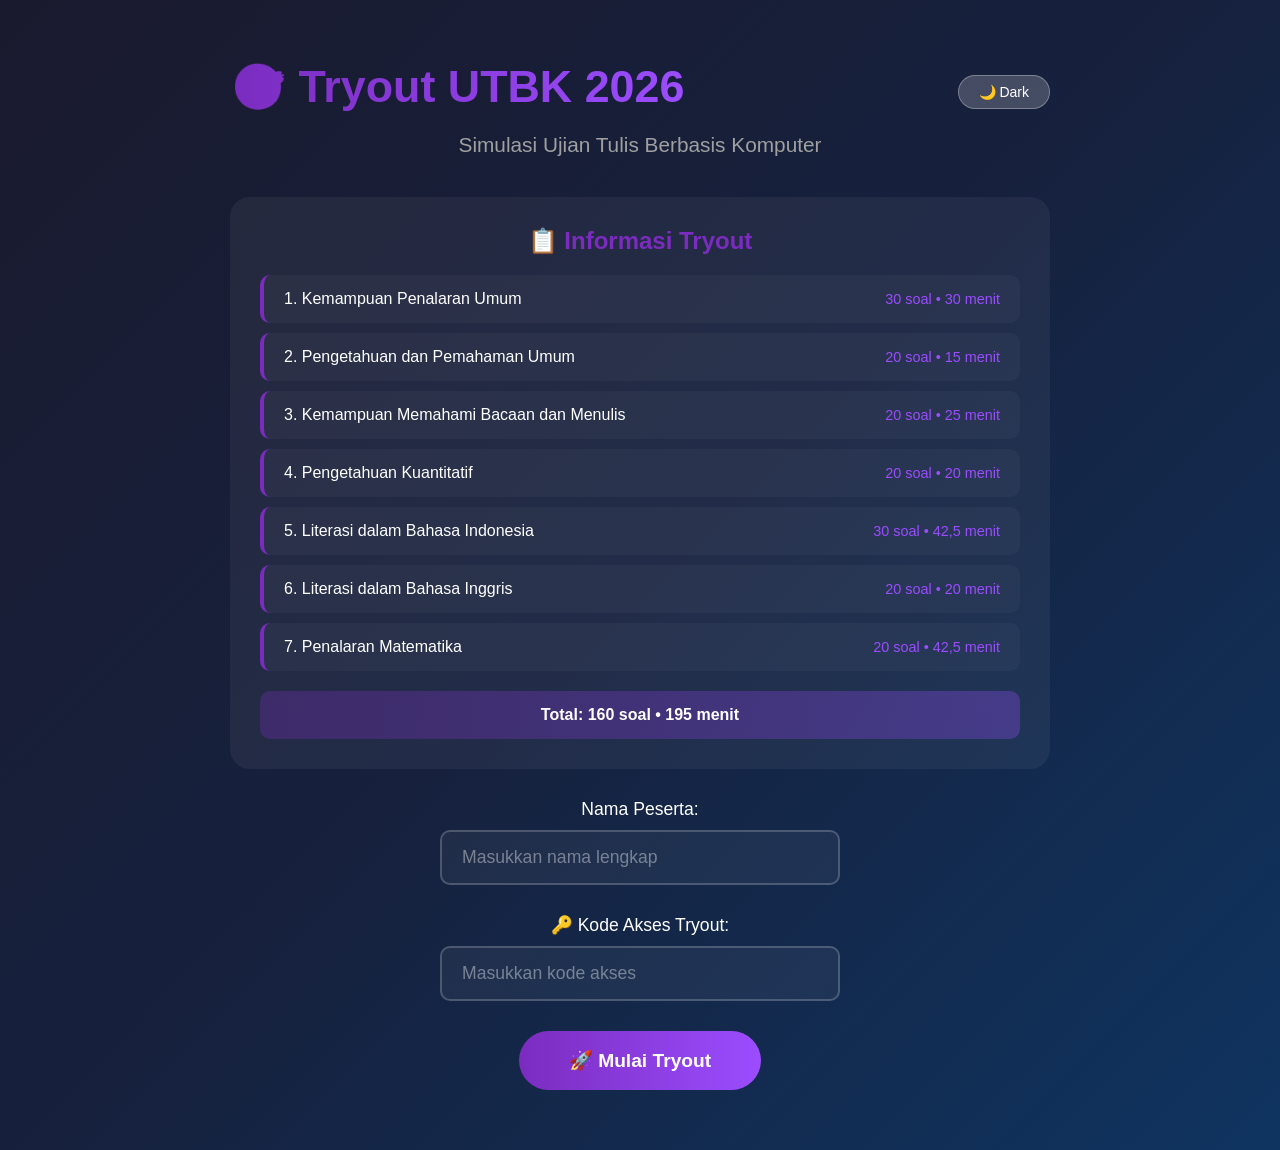
==== index.html @ c8459882 "Initial commit: Tryout UTBK App" ====
<!DOCTYPE html>
<html lang="id">
<head>
    <meta charset="UTF-8">
    <meta name="viewport" content="width=device-width, initial-scale=1.0">
    <title>Tryout UTBK 2026</title>
    <link rel="stylesheet" href="style.css">
</head>
<body>
    <!-- HALAMAN UTAMA (HOME) -->
    <div id="home-page" class="page active">
        <div class="container">
            <div class="hero">
    <div style="display: flex; justify-content: space-between; align-items: center; flex-wrap: wrap; margin-bottom: 10px;">
        <h1>🎯 Tryout UTBK 2026</h1>
        <button id="theme-toggle" class="theme-toggle" onclick="toggleTheme()">🌙 Dark</button>
    </div>
                <p class="subtitle">Simulasi Ujian Tulis Berbasis Komputer</p>
                
                <div class="info-card">
                    <h2>📋 Informasi Tryout</h2>
                    <div class="subtest-list">
                        <div class="subtest-item">
                            <span class="subtest-name">1. Kemampuan Penalaran Umum</span>
                            <span class="subtest-detail">30 soal • 30 menit</span>
                        </div>
                        <div class="subtest-item">
                            <span class="subtest-name">2. Pengetahuan dan Pemahaman Umum</span>
                            <span class="subtest-detail">20 soal • 15 menit</span>
                        </div>
                        <div class="subtest-item">
                            <span class="subtest-name">3. Kemampuan Memahami Bacaan dan Menulis</span>
                            <span class="subtest-detail">20 soal • 25 menit</span>
                        </div>
                        <div class="subtest-item">
                            <span class="subtest-name">4. Pengetahuan Kuantitatif</span>
                            <span class="subtest-detail">20 soal • 20 menit</span>
                        </div>
                        <div class="subtest-item">
                            <span class="subtest-name">5. Literasi dalam Bahasa Indonesia</span>
                            <span class="subtest-detail">30 soal • 42,5 menit</span>
                        </div>
                        <div class="subtest-item">
                            <span class="subtest-name">6. Literasi dalam Bahasa Inggris</span>
                            <span class="subtest-detail">20 soal • 20 menit</span>
                        </div>
                        <div class="subtest-item">
                            <span class="subtest-name">7. Penalaran Matematika</span>
                            <span class="subtest-detail">20 soal • 42,5 menit</span>
                        </div>
                    </div>
                    <div class="total-info">
                        <strong>Total: 160 soal • 195 menit</strong>
                    </div>
                </div>

                <div class="input-section">
                    <label for="nama-peserta">Nama Peserta:</label>
                    <input type="text" id="nama-peserta" placeholder="Masukkan nama lengkap">
                </div>

                <div class="input-section">
                    <label for="kode-akses">🔑 Kode Akses Tryout:</label>
                    <input type="password" id="kode-akses" placeholder="Masukkan kode akses">
                </div>

                <button class="btn-start" onclick="startTryout()">
                    🚀 Mulai Tryout
                </button>
            </div>
        </div>
    </div>

    <!-- HALAMAN TRYOUT (SAAT UJIAN) -->
    <div id="tryout-page" class="page">
        <div class="tryout-container">
            <div class="tryout-header">
                <div class="header-left">
                    <h2 id="subtest-title">Subtest 1</h2>
                    <p id="participant-name"></p>
                </div>
                <div class="header-right">
                    <div class="timer" id="timer">
                        <span class="timer-icon">⏱️</span>
                        <span id="time-display">30:00</span>
                    </div>
                </div>
            </div>

            <div class="tryout-main">
                <div class="question-section">
                    <div class="question-header">
                        <span class="question-number" id="question-number">Soal 1</span>
                        <span class="question-type" id="question-type">Pilihan Ganda</span>
                    </div>
                    
                    <div class="question-content" id="question-content">
                        Loading...
                    </div>

                    <div class="answer-section" id="answer-section">
                        <!-- Opsi jawaban akan muncul di sini -->
                    </div>

                    <div class="navigation-buttons">
                        <button class="btn-nav btn-prev" onclick="prevQuestion()">
                            ← Sebelumnya
                        </button>
                        <button class="btn-nav btn-next" onclick="nextQuestion()">
                            Selanjutnya →
                        </button>
                    </div>
                </div>

                <div class="question-nav-sidebar">
                    <h3>Navigasi Soal</h3>
                    <div class="question-grid" id="question-grid">
                        <!-- Nomor soal akan muncul di sini -->
                    </div>
                    <div class="legend">
                        <div class="legend-item">
                            <span class="legend-box unanswered"></span>
                            <span>Belum dijawab</span>
                        </div>
                        <div class="legend-item">
                            <span class="legend-box answered"></span>
                            <span>Sudah dijawab</span>
                        </div>
                        <div class="legend-item">
                            <span class="legend-box current"></span>
                            <span>Soal saat ini</span>
                        </div>
                    </div>
                    <button class="btn-finish" onclick="finishSubtest()">
                        Selesai Subtest ✓
                    </button>
                </div>
            </div>
        </div>
    </div>

    <!-- HALAMAN TRANSISI (SELESAI SUBTEST) -->
    <div id="transition-page" class="page">
        <div class="container">
            <div class="transition-content">
                <div class="checkmark">✓</div>
                <h2 id="completed-subtest">Subtest Selesai!</h2>
                <div class="score-preview">
                    <p>Soal dijawab: <span id="answered-count">0</span> dari <span id="total-questions">0</span></p>
                </div>
                <div class="next-subtest-info" id="next-subtest-info">
                    <h3>Subtest Selanjutnya:</h3>
                    <p id="next-subtest-name"></p>
                    <p id="next-subtest-detail"></p>
                </div>
                <button class="btn-start" onclick="startNextSubtest()">
                    Lanjut ke Subtest Berikutnya →
                </button>
            </div>
        </div>
    </div>

    <!-- HALAMAN HASIL -->
    <div id="result-page" class="page">
        <div class="container">
            <div class="result-content">
                <h1>🎉 Tryout Selesai!</h1>
                <p class="result-name" id="result-name"></p>
                
                <div class="result-summary">
                    <h2>📊 Ringkasan Hasil</h2>
                    <div class="result-grid" id="result-grid">
                        <!-- Hasil akan muncul di sini -->
                    </div>
                </div>

            </div>
        </div>
    </div>

    <!-- MODAL KONFIRMASI -->
    <div id="confirm-modal" class="modal">
        <div class="modal-content">
            <h3>⚠️ Konfirmasi</h3>
            <p id="modal-message">Apakah Anda yakin ingin menyelesaikan subtest ini?</p>
            <p class="modal-warning" id="modal-warning"></p>
            <div class="modal-buttons">
                <button class="btn-cancel" onclick="closeModal()">Batal</button>
                <button class="btn-confirm" onclick="confirmFinish()">Ya, Selesai</button>
            </div>
        </div>
    </div>

   <!-- MODAL WAKTU HABIS -->
<div id="timeout-modal" class="modal">
    <div class="modal-content">
        <h3>⏰ Waktu Habis!</h3>
        <p id="timeout-message">Waktu untuk subtest ini telah habis. Akan berpindah ke subtest berikutnya dalam 3 detik...</p>
        <div class="modal-buttons">
            <button class="btn-confirm" onclick="timeoutContinue()">Lanjutkan Sekarang</button>
        </div>
    </div>
</div>

    <!-- Data Soal per Subtest -->
<script src="data/subtest1.js"></script>
<script src="data/subtest2.js"></script>
<script src="data/subtest3.js"></script>
<script src="data/subtest4.js"></script>
<script src="data/subtest5.js"></script>
<script src="data/subtest6.js"></script>
<script src="data/subtest7.js"></script>
<script src="data/index.js"></script>
<script src="data/answerKeys.js"></script>
<!-- Main Script -->
<script src="script.js"></script>
</body>
</html>
---- style.css ----
/* Reset dan Gaya Dasar */
* {
    margin: 0;
    padding: 0;
    box-sizing: border-box;
}

body {
    font-family: 'Segoe UI', Tahoma, Geneva, Verdana, sans-serif;
    background: linear-gradient(135deg, #1a1a2e 0%, #16213e 50%, #0f3460 100%);
    min-height: 100vh;
    color: #fff;
}

/* Sembunyikan halaman yang tidak aktif */
.page {
    display: none;
    min-height: 100vh;
}

.page.active {
    display: block;
}

/* Container */
.container {
    max-width: 900px;
    margin: 0 auto;
    padding: 20px;
}

/* Judul Utama */
.hero {
    text-align: center;
    padding: 40px 20px;
}

.hero h1 {
    font-size: 2.8em;
    margin-bottom: 10px;
    background: linear-gradient(90deg, #7b2cbf, #9b4dff);
    -webkit-background-clip: text;
    -webkit-text-fill-color: transparent;
    background-clip: text;
}

.subtitle {
    font-size: 1.3em;
    color: #a0a0a0;
    margin-bottom: 40px;
}

/* Kartu Informasi */
.info-card {
    background: rgba(255, 255, 255, 0.05);
    border-radius: 20px;
    padding: 30px;
    margin-bottom: 30px;
}

.info-card h2 {
    margin-bottom: 20px;
    color: #7b2cbf;
}

.subtest-list {
    text-align: left;
}

.subtest-item {
    display: flex;
    justify-content: space-between;
    align-items: center;
    padding: 15px 20px;
    margin: 10px 0;
    background: rgba(255, 255, 255, 0.03);
    border-radius: 10px;
    border-left: 4px solid #7b2cbf;
}

.subtest-name {
    font-weight: 500;
}

.subtest-detail {
    color: #9b4dff;
    font-size: 0.9em;
}

.total-info {
    margin-top: 20px;
    padding: 15px;
    background: linear-gradient(90deg, rgba(123, 44, 191, 0.3), rgba(155, 77, 255, 0.3));
    border-radius: 10px;
    text-align: center;
}

/* Input Nama */
.input-section {
    margin: 30px 0;
    text-align: center;
}

.input-section label {
    display: block;
    margin-bottom: 10px;
    font-size: 1.1em;
}

.input-section input {
    width: 100%;
    max-width: 400px;
    margin: 0 auto;
    padding: 15px 20px;
    font-size: 1.1em;
    border: 2px solid rgba(255, 255, 255, 0.2);
    border-radius: 10px;
    background: rgba(255, 255, 255, 0.05);
    color: #fff;
    outline: none;
    display: block;
}

.input-section input:focus {
    border-color: #7b2cbf;
}

.input-section input::placeholder {
    color: rgba(255, 255, 255, 0.4);
}

/* Tombol */
.btn-start {
    padding: 18px 50px;
    font-size: 1.2em;
    font-weight: 600;
    color: #fff;
    background: linear-gradient(90deg, #7b2cbf, #9b4dff);
    border: none;
    border-radius: 50px;
    cursor: pointer;
    transition: all 0.3s ease;
}

.btn-start:hover {
    transform: translateY(-3px);
}

/* Halaman Tryout */
.tryout-container {
    height: 100vh;
    display: flex;
    flex-direction: column;
}

.tryout-header {
    display: flex;
    justify-content: space-between;
    align-items: center;
    padding: 20px 30px;
    background: rgba(0, 0, 0, 0.3);
    border-bottom: 1px solid rgba(255, 255, 255, 0.1);
}

.header-left h2 {
    color: #7b2cbf;
    margin-bottom: 5px;
}

.header-left p {
    color: #a0a0a0;
    font-size: 0.9em;
}

.timer {
    display: flex;
    align-items: center;
    gap: 10px;
    padding: 15px 25px;
    background: rgba(255, 255, 255, 0.1);
    border-radius: 15px;
    font-size: 1.5em;
    font-weight: 600;
}

.timer.warning {
    background: rgba(255, 193, 7, 0.3);
}

.timer.danger {
    background: rgba(220, 53, 69, 0.3);
}

/* Area Soal */
.tryout-main {
    display: flex;
    flex: 1;
    overflow: hidden;
}

.question-section {
    flex: 1;
    padding: 30px;
    overflow-y: auto;
}

.question-header {
    display: flex;
    justify-content: space-between;
    align-items: center;
    margin-bottom: 20px;
}

.question-number {
    font-size: 1.3em;
    font-weight: 600;
    color: #7b2cbf;
}

.question-type {
    padding: 8px 16px;
    background: rgba(123, 44, 191, 0.3);
    border-radius: 20px;
    font-size: 0.9em;
}

.question-content {
    background: rgba(255, 255, 255, 0.05);
    border-radius: 15px;
    padding: 25px;
    margin-bottom: 25px;
    line-height: 1.8;
}

/* Opsi Jawaban */
.option {
    display: flex;
    align-items: center;
    padding: 18px 20px;
    margin: 12px 0;
    background: rgba(255, 255, 255, 0.03);
    border: 2px solid rgba(255, 255, 255, 0.1);
    border-radius: 12px;
    cursor: pointer;
}

.option:hover {
    background: rgba(255, 255, 255, 0.08);
}

.option.selected {
    background: rgba(123, 44, 191, 0.15);
    border-color: #7b2cbf;
}

.option-letter {
    width: 36px;
    height: 36px;
    display: flex;
    align-items: center;
    justify-content: center;
    background: rgba(255, 255, 255, 0.1);
    border-radius: 50%;
    margin-right: 15px;
    font-weight: 600;
}

.option.selected .option-letter {
    background: #7b2cbf;
    color: #1a1a2e;
}

/* Benar/Salah */
.checkbox-group {
    display: flex;
    flex-direction: column;
    gap: 12px;
}

.checkbox-item {
    display: flex;
    align-items: center;
    padding: 15px 20px;
    background: rgba(255, 255, 255, 0.03);
    border: 2px solid rgba(255, 255, 255, 0.1);
    border-radius: 12px;
}

.checkbox-item label {
    flex: 1;
    margin-right: 20px;
}

.checkbox-options {
    display: flex;
    gap: 15px;
}

.checkbox-btn {
    padding: 8px 20px;
    border: 2px solid rgba(255, 255, 255, 0.2);
    background: transparent;
    color: #fff;
    border-radius: 8px;
    cursor: pointer;
}

.checkbox-btn.selected-true {
    background: rgba(40, 167, 69, 0.3);
    border-color: #28a745;
}

.checkbox-btn.selected-false {
    background: rgba(220, 53, 69, 0.3);
    border-color: #dc3545;
}

/* Isian Singkat */
.short-answer-input {
    width: 100%;
    max-width: 300px;
    padding: 15px 20px;
    font-size: 1.2em;
    border: 2px solid rgba(255, 255, 255, 0.2);
    border-radius: 10px;
    background: rgba(255, 255, 255, 0.05);
    color: #fff;
    outline: none;
}

.short-answer-input:focus {
    border-color: #7b2cbf;
}

/* Tombol Navigasi */
.navigation-buttons {
    display: flex;
    justify-content: space-between;
    gap: 15px;
    margin-top: 30px;
}

.btn-nav {
    padding: 15px 30px;
    font-size: 1em;
    font-weight: 500;
    border: 2px solid rgba(255, 255, 255, 0.2);
    background: transparent;
    color: #fff;
    border-radius: 10px;
    cursor: pointer;
}

.btn-nav:hover {
    background: rgba(255, 255, 255, 0.1);
}

.btn-next {
    background: linear-gradient(90deg, rgba(123, 44, 191, 0.5), rgba(155, 77, 255, 0.5));
}

/* Sidebar Navigasi Soal */
.question-nav-sidebar {
    width: 280px;
    padding: 25px;
    background: rgba(0, 0, 0, 0.2);
    border-left: 1px solid rgba(255, 255, 255, 0.1);
    overflow-y: auto;
}

.question-nav-sidebar h3 {
    margin-bottom: 20px;
    color: #7b2cbf;
}

.question-grid {
    display: grid;
    grid-template-columns: repeat(5, 1fr);
    gap: 10px;
    margin-bottom: 25px;
}

.question-btn {
    width: 100%;
    aspect-ratio: 1;
    display: flex;
    align-items: center;
    justify-content: center;
    border: 2px solid rgba(255, 255, 255, 0.2);
    background: rgba(255, 255, 255, 0.05);
    color: #fff;
    border-radius: 8px;
    cursor: pointer;
    font-weight: 500;
}

.question-btn.answered {
    background: rgba(40, 167, 69, 0.4);
    border-color: #28a745;
}

.question-btn.current {
    background: rgba(123, 44, 191, 0.4);
    border-color: #7b2cbf;
}

/* Legend */
.legend {
    margin-bottom: 25px;
    padding: 15px;
    background: rgba(255, 255, 255, 0.03);
    border-radius: 10px;
}

.legend-item {
    display: flex;
    align-items: center;
    gap: 10px;
    margin: 8px 0;
    font-size: 0.9em;
}

.legend-box {
    width: 24px;
    height: 24px;
    border-radius: 6px;
    border: 2px solid rgba(255, 255, 255, 0.2);
}

.legend-box.unanswered {
    background: rgba(255, 255, 255, 0.05);
}

.legend-box.answered {
    background: rgba(40, 167, 69, 0.4);
    border-color: #28a745;
}

.legend-box.current {
    background: rgba(123, 44, 191, 0.4);
    border-color: #7b2cbf;
}

.btn-finish {
    width: 100%;
    padding: 15px;
    font-size: 1em;
    font-weight: 600;
    color: #fff;
    background: linear-gradient(90deg, #28a745, #20c997);
    border: none;
    border-radius: 10px;
    cursor: pointer;
}

/* Halaman Transisi */
.transition-content {
    text-align: center;
    padding: 60px 20px;
}

.checkmark {
    width: 100px;
    height: 100px;
    display: flex;
    align-items: center;
    justify-content: center;
    margin: 0 auto 30px;
    background: linear-gradient(135deg, #28a745, #20c997);
    border-radius: 50%;
    font-size: 3em;
}

/* Halaman Hasil */
.result-content {
    text-align: center;
    padding: 40px 20px;
}

.result-grid {
    display: grid;
    gap: 15px;
    margin-top: 20px;
}

.result-item {
    display: flex;
    justify-content: space-between;
    align-items: center;
    padding: 20px;
    background: rgba(255, 255, 255, 0.03);
    border-radius: 12px;
    border-left: 4px solid #7b2cbf;
}

.result-item-score .answered {
    font-size: 1.3em;
    font-weight: 600;
    color: #28a745;
}

/* Modal */
.modal {
    display: none;
    position: fixed;
    top: 0;
    left: 0;
    width: 100%;
    height: 100%;
    background: rgba(0, 0, 0, 0.7);
    z-index: 1000;
    align-items: center;
    justify-content: center;
}

.modal.active {
    display: flex;
}

.modal-content {
    background: linear-gradient(135deg, #1a1a2e, #16213e);
    padding: 40px;
    border-radius: 20px;
    text-align: center;
    max-width: 400px;
    border: 1px solid rgba(255, 255, 255, 0.2);
    box-shadow: 0 10px 40px rgba(0, 0, 0, 0.3);
}

/* Light mode untuk modal */
body.light-mode .modal-content {
    background: linear-gradient(135deg, #ffffff, #f0f2f5);
    border: 1px solid rgba(0, 0, 0, 0.15);
    box-shadow: 0 10px 40px rgba(0, 0, 0, 0.15);
}

body.light-mode .modal-content h3 {
    color: #7b2cbf;
}

body.light-mode .modal-content p {
    color: #333;
}

body.light-mode .modal-warning {
    color: #dc3545 !important;
}

body.light-mode .btn-cancel {
    background: transparent;
    border: 2px solid rgba(0, 0, 0, 0.3);
    color: #333;
}

body.light-mode .btn-cancel:hover {
    background: rgba(0, 0, 0, 0.1);
}

.modal-buttons {
    display: flex;
    gap: 15px;
    justify-content: center;
    margin-top: 25px;
}

.btn-cancel, .btn-confirm {
    padding: 12px 30px;
    font-size: 1em;
    border-radius: 10px;
    cursor: pointer;
}

.btn-cancel {
    background: transparent;
    border: 2px solid rgba(255, 255, 255, 0.2);
    color: #fff;
}

.btn-confirm {
    background: linear-gradient(90deg, #7b2cbf, #9b4dff);
    border: none;
    color: #fff;
}

/* Animasi untuk modal timeout */
#timeout-modal .modal-content {
    animation: slideIn 0.3s ease;
}

#timeout-countdown {
    font-size: 1.5em;
    font-weight: bold;
    color: #ffc107;
    display: inline-block;
    min-width: 30px;
}

@keyframes slideIn {
    from {
        transform: translateY(-50px);
        opacity: 0;
    }
    to {
        transform: translateY(0);
        opacity: 1;
    }
}

/* Efek berkedip untuk countdown */
@keyframes blink {
    0%, 100% { opacity: 1; }
    50% { opacity: 0.5; }
}

#timeout-countdown {
    animation: blink 1s infinite;
}

/* ==================== TOMBOL TOGGLE THEME ==================== */
.theme-toggle {
    background: rgba(255, 255, 255, 0.2);
    border: 1px solid rgba(255, 255, 255, 0.3);
    border-radius: 50px;
    padding: 8px 20px;
    font-size: 14px;
    cursor: pointer;
    transition: all 0.3s ease;
    color: white;
}

.theme-toggle:hover {
    background: rgba(255, 255, 255, 0.3);
    transform: scale(1.05);
}

/* ==================== LIGHT MODE ==================== */
body.light-mode {
    background: linear-gradient(135deg, #f5f7fa 0%, #e4e8f0 50%, #dce1ec 100%);
    color: #1a1a2e;
}

body.light-mode .info-card,
body.light-mode .result-summary,
body.light-mode .modal-content {
    background: rgba(0, 0, 0, 0.05);
    border: 1px solid rgba(0, 0, 0, 0.1);
}

body.light-mode .subtest-item {
    background: rgba(0, 0, 0, 0.03);
    border-left-color: #7b2cbf;
}

body.light-mode .subtest-name {
    color: #1a1a2e;
}

body.light-mode .timer {
    background: rgba(0, 0, 0, 0.1);
    color: #1a1a2e;
}

body.light-mode .question-content {
    background: rgba(0, 0, 0, 0.05);
    color: #1a1a2e;
}

body.light-mode .option {
    background: rgba(0, 0, 0, 0.03);
    border-color: rgba(0, 0, 0, 0.1);
    color: #1a1a2e;
}

body.light-mode .option:hover {
    background: rgba(0, 0, 0, 0.08);
}

body.light-mode .question-nav-sidebar {
    background: rgba(0, 0, 0, 0.05);
    border-left-color: rgba(0, 0, 0, 0.1);
}

body.light-mode .question-btn {
    background: rgba(0, 0, 0, 0.05);
    border-color: rgba(0, 0, 0, 0.15);
    color: #1a1a2e;
}

body.light-mode .question-btn:hover {
    background: rgba(0, 0, 0, 0.1);
}

body.light-mode .legend {
    background: rgba(0, 0, 0, 0.03);
}

body.light-mode .input-section input {
    background: white;
    border-color: rgba(0, 0, 0, 0.2);
    color: #1a1a2e;
}

body.light-mode .input-section input::placeholder {
    color: rgba(0, 0, 0, 0.4);
}

body.light-mode .btn-nav {
    border-color: rgba(0, 0, 0, 0.2);
    color: #1a1a2e;
}

body.light-mode .btn-nav:hover {
    background: rgba(0, 0, 0, 0.1);
}

body.light-mode .tryout-header {
    background: rgba(0, 0, 0, 0.05);
    border-bottom-color: rgba(0, 0, 0, 0.1);
}

body.light-mode .header-left h2 {
    color: #7b2cbf;
}

body.light-mode .header-left p {
    color: #555;
}

body.light-mode .theme-toggle {
    background: rgba(0, 0, 0, 0.1);
    color: #1a1a2e;
    border-color: rgba(0, 0, 0, 0.2);
}

body.light-mode .theme-toggle:hover {
    background: rgba(0, 0, 0, 0.2);
}

body.light-mode .checkbox-item {
    background: rgba(0, 0, 0, 0.03);
    border-color: rgba(0, 0, 0, 0.1);
}

body.light-mode .short-answer-input {
    background: white;
    border-color: rgba(0, 0, 0, 0.2);
    color: #1a1a2e;
}

/* Perbaikan modal transisi untuk light mode */
body.light-mode .transition-content .checkmark {
    background: linear-gradient(135deg, #28a745, #20c997);
}

body.light-mode .next-subtest-info {
    background: rgba(123, 44, 191, 0.1);
    border: 1px solid rgba(123, 44, 191, 0.2);
}

/* Perbaikan warna navigasi soal di light mode */
body.light-mode .question-btn.answered {
    background: rgba(40, 167, 69, 0.7) !important;
    border-color: #28a745 !important;
    color: white !important;
}

body.light-mode .question-btn.current {
    background: rgba(123, 44, 191, 0.7) !important;
    border-color: #7b2cbf !important;
    color: white !important;
    transform: scale(1.05);
}

body.light-mode .question-btn {
    background: rgba(0, 0, 0, 0.08);
    border-color: rgba(0, 0, 0, 0.2);
    color: #1a1a2e;
}

body.light-mode .question-btn:hover {
    background: rgba(0, 0, 0, 0.15);
}

/* Perbaikan legend di light mode */
body.light-mode .legend-box.answered {
    background: rgba(40, 167, 69, 0.7);
    border-color: #28a745;
}

body.light-mode .legend-box.current {
    background: rgba(123, 44, 191, 0.7);
    border-color: #7b2cbf;
}

body.light-mode .legend-box.unanswered {
    background: rgba(0, 0, 0, 0.1);
    border-color: rgba(0, 0, 0, 0.2);
}

/* Perbaikan modal konfirmasi dan timeout untuk light mode */
body.light-mode .modal {
    background: rgba(0, 0, 0, 0.6);
}

body.light-mode .modal-content {
    background: white;
    border: 2px solid #7b2cbf;
    box-shadow: 0 10px 40px rgba(0, 0, 0, 0.2);
}

body.light-mode .modal-content h3 {
    color: #7b2cbf;
}

body.light-mode .modal-content p {
    color: #333;
}

body.light-mode .modal-warning {
    color: #dc3545 !important;
}

body.light-mode .btn-cancel {
    background: #f0f0f0;
    border: 1px solid #ccc;
    color: #333;
}

body.light-mode .btn-cancel:hover {
    background: #e0e0e0;
}

body.light-mode .btn-confirm {
    background: linear-gradient(90deg, #7b2cbf, #9b4dff);
    color: white;
}

/* Perbaikan modal timeout light mode */
body.light-mode #timeout-modal .modal-content {
    background: white;
    border: 2px solid #dc3545;
}

body.light-mode #timeout-modal .modal-content h3 {
    color: #dc3545;
}

body.light-mode #timeout-countdown {
    color: #dc3545;
}
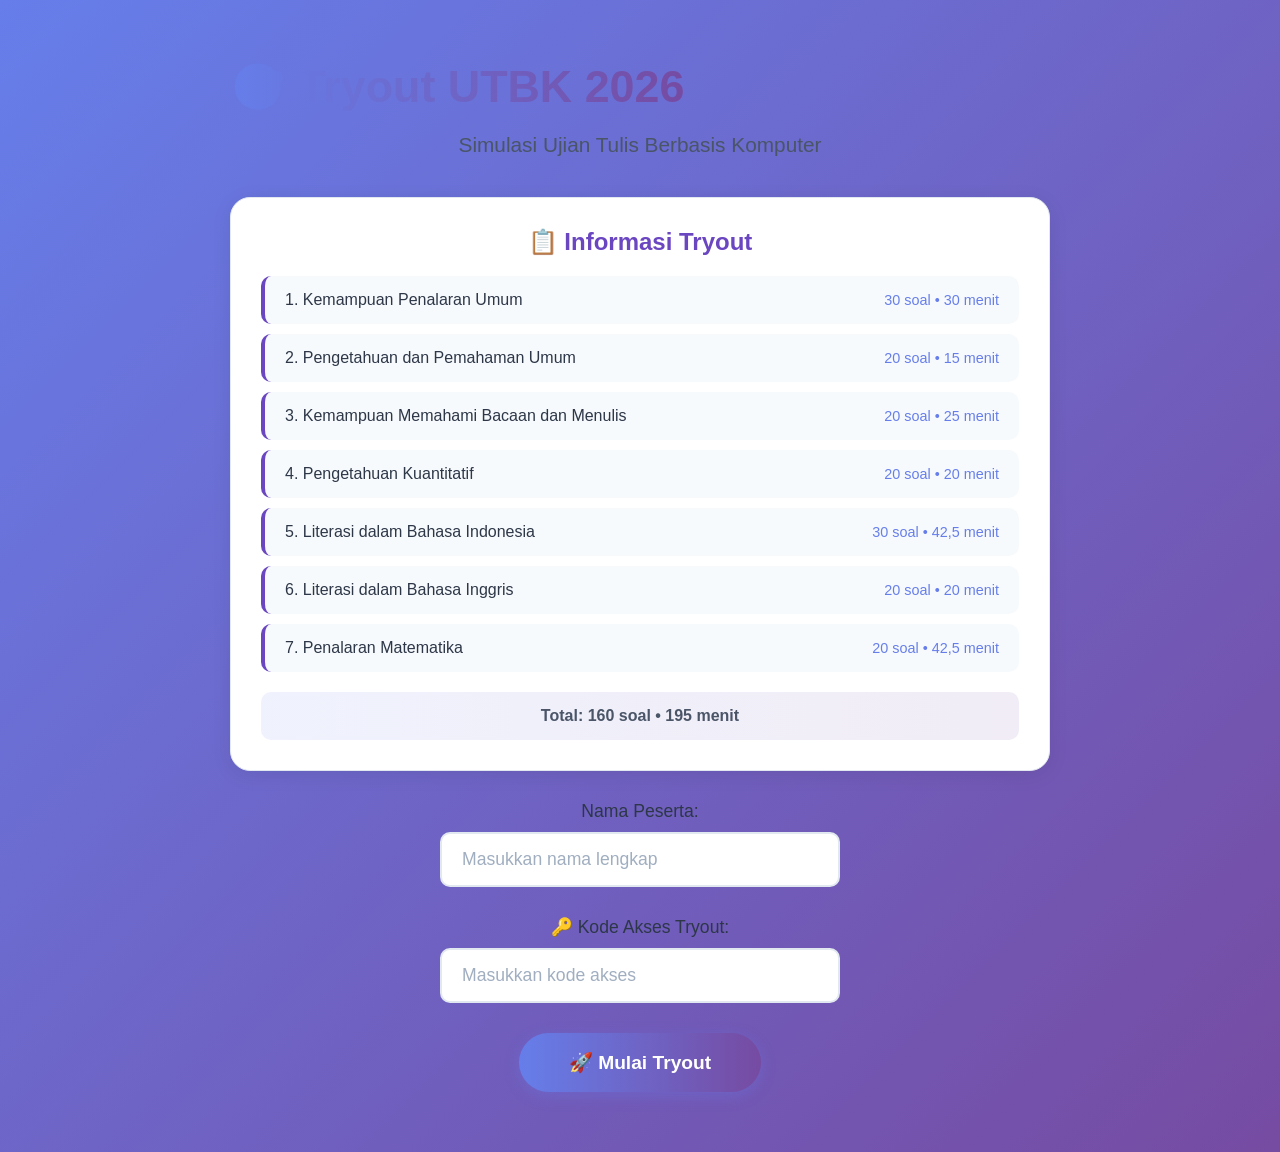
==== commit b77fc91c: "Update index.html" ====
--- a/index.html
+++ b/index.html
@@ -13,7 +13,6 @@
             <div class="hero">
     <div style="display: flex; justify-content: space-between; align-items: center; flex-wrap: wrap; margin-bottom: 10px;">
         <h1>🎯 Tryout UTBK 2026</h1>
-        <button id="theme-toggle" class="theme-toggle" onclick="toggleTheme()">🌙 Dark</button>
     </div>
                 <p class="subtitle">Simulasi Ujian Tulis Berbasis Komputer</p>
                 
@@ -164,15 +163,31 @@
     <div id="result-page" class="page">
         <div class="container">
             <div class="result-content">
-                <h1>🎉 Tryout Selesai!</h1>
+                <h1>Tryout Selesai!</h1>
                 <p class="result-name" id="result-name"></p>
                 
-                <div class="result-summary">
-                    <h2>📊 Ringkasan Hasil</h2>
+                                <div class="result-summary">
                     <div class="result-grid" id="result-grid">
                         <!-- Hasil akan muncul di sini -->
                     </div>
                 </div>
+
+                <!-- Tombol Export Data -->
+                <div style="display: flex; justify-content: center; gap: 15px; margin-top: 30px; flex-wrap: wrap;">
+                    <button class="btn-start" onclick="exportAllData()" style="background: #28a745; padding: 12px 25px;">
+                        📥 Export JSON
+                    </button>
+                    <button class="btn-start" onclick="exportToCSV()" style="background: #17a2b8; padding: 12px 25px;">
+                        📊 Export CSV
+                    </button>
+                    <button class="btn-start" onclick="sendToGoogleSheet()" style="background: #7b2cbf; padding: 12px 25px;">
+                        📤 Kirim ke Google Sheets
+                    </button>
+                </div>
+
+            </div>
+        </div>
+    </div>
 
             </div>
         </div>
@@ -197,7 +212,6 @@
         <h3>⏰ Waktu Habis!</h3>
         <p id="timeout-message">Waktu untuk subtest ini telah habis. Akan berpindah ke subtest berikutnya dalam 3 detik...</p>
         <div class="modal-buttons">
-            <button class="btn-confirm" onclick="timeoutContinue()">Lanjutkan Sekarang</button>
         </div>
     </div>
 </div>
@@ -215,4 +229,4 @@
 <!-- Main Script -->
 <script src="script.js"></script>
 </body>
-</html>+</html>
--- a/style.css
+++ b/style.css
@@ -7,9 +7,9 @@
 
 body {
     font-family: 'Segoe UI', Tahoma, Geneva, Verdana, sans-serif;
-    background: linear-gradient(135deg, #1a1a2e 0%, #16213e 50%, #0f3460 100%);
+    background: linear-gradient(135deg, #667eea 0%, #764ba2 100%);
     min-height: 100vh;
-    color: #fff;
+    color: #2d3748;
 }
 
 /* Sembunyikan halaman yang tidak aktif */
@@ -38,7 +38,7 @@
 .hero h1 {
     font-size: 2.8em;
     margin-bottom: 10px;
-    background: linear-gradient(90deg, #7b2cbf, #9b4dff);
+    background: linear-gradient(90deg, #667eea, #764ba2);
     -webkit-background-clip: text;
     -webkit-text-fill-color: transparent;
     background-clip: text;
@@ -46,21 +46,23 @@
 
 .subtitle {
     font-size: 1.3em;
-    color: #a0a0a0;
+    color: #4a5568;
     margin-bottom: 40px;
 }
 
 /* Kartu Informasi */
 .info-card {
-    background: rgba(255, 255, 255, 0.05);
+    background: white;
     border-radius: 20px;
     padding: 30px;
     margin-bottom: 30px;
+    box-shadow: 0 4px 20px rgba(0, 0, 0, 0.08);
+    border: 1px solid #e2e8f0;
 }
 
 .info-card h2 {
     margin-bottom: 20px;
-    color: #7b2cbf;
+    color: #6b46c1;
 }
 
 .subtest-list {
@@ -73,29 +75,38 @@
     align-items: center;
     padding: 15px 20px;
     margin: 10px 0;
-    background: rgba(255, 255, 255, 0.03);
+    background: #f7fafc;
     border-radius: 10px;
-    border-left: 4px solid #7b2cbf;
+    border-left: 4px solid #6b46c1;
+    transition: all 0.3s ease;
+}
+
+.subtest-item:hover {
+    background: #edf2f7;
+    transform: translateX(5px);
 }
 
 .subtest-name {
     font-weight: 500;
+    color: #2d3748;
 }
 
 .subtest-detail {
-    color: #9b4dff;
+    color: #667eea;
     font-size: 0.9em;
 }
 
 .total-info {
     margin-top: 20px;
     padding: 15px;
-    background: linear-gradient(90deg, rgba(123, 44, 191, 0.3), rgba(155, 77, 255, 0.3));
+    background: linear-gradient(90deg, rgba(102, 126, 234, 0.1), rgba(118, 75, 162, 0.1));
     border-radius: 10px;
     text-align: center;
-}
-
-/* Input Nama */
+    font-weight: bold;
+    color: #4a5568;
+}
+
+/* Input Section */
 .input-section {
     margin: 30px 0;
     text-align: center;
@@ -105,6 +116,7 @@
     display: block;
     margin-bottom: 10px;
     font-size: 1.1em;
+    color: #2d3748;
 }
 
 .input-section input {
@@ -113,20 +125,22 @@
     margin: 0 auto;
     padding: 15px 20px;
     font-size: 1.1em;
-    border: 2px solid rgba(255, 255, 255, 0.2);
+    border: 2px solid #e2e8f0;
     border-radius: 10px;
-    background: rgba(255, 255, 255, 0.05);
-    color: #fff;
+    background: white;
+    color: #2d3748;
     outline: none;
     display: block;
+    transition: all 0.3s ease;
 }
 
 .input-section input:focus {
-    border-color: #7b2cbf;
+    border-color: #667eea;
+    box-shadow: 0 0 0 3px rgba(102, 126, 234, 0.2);
 }
 
 .input-section input::placeholder {
-    color: rgba(255, 255, 255, 0.4);
+    color: #a0aec0;
 }
 
 /* Tombol */
@@ -134,16 +148,18 @@
     padding: 18px 50px;
     font-size: 1.2em;
     font-weight: 600;
-    color: #fff;
-    background: linear-gradient(90deg, #7b2cbf, #9b4dff);
+    color: white;
+    background: linear-gradient(90deg, #667eea, #764ba2);
     border: none;
     border-radius: 50px;
     cursor: pointer;
     transition: all 0.3s ease;
+    box-shadow: 0 4px 15px rgba(102, 126, 234, 0.3);
 }
 
 .btn-start:hover {
     transform: translateY(-3px);
+    box-shadow: 0 6px 20px rgba(102, 126, 234, 0.4);
 }
 
 /* Halaman Tryout */
@@ -158,17 +174,18 @@
     justify-content: space-between;
     align-items: center;
     padding: 20px 30px;
-    background: rgba(0, 0, 0, 0.3);
-    border-bottom: 1px solid rgba(255, 255, 255, 0.1);
+    background: white;
+    border-bottom: 2px solid #e2e8f0;
+    box-shadow: 0 2px 10px rgba(0, 0, 0, 0.05);
 }
 
 .header-left h2 {
-    color: #7b2cbf;
+    color: #6b46c1;
     margin-bottom: 5px;
 }
 
 .header-left p {
-    color: #a0a0a0;
+    color: #718096;
     font-size: 0.9em;
 }
 
@@ -176,19 +193,31 @@
     display: flex;
     align-items: center;
     gap: 10px;
-    padding: 15px 25px;
-    background: rgba(255, 255, 255, 0.1);
-    border-radius: 15px;
+    padding: 12px 25px;
+    background: linear-gradient(135deg, #667eea, #764ba2);
+    border-radius: 50px;
     font-size: 1.5em;
     font-weight: 600;
+    color: white;
+    box-shadow: 0 2px 10px rgba(0, 0, 0, 0.1);
 }
 
 .timer.warning {
-    background: rgba(255, 193, 7, 0.3);
+    background: linear-gradient(135deg, #ecc94b, #b7791f);
 }
 
 .timer.danger {
-    background: rgba(220, 53, 69, 0.3);
+    background: linear-gradient(135deg, #f56565, #c53030);
+    animation: pulse 1s infinite;
+}
+
+@keyframes pulse {
+    0%, 100% { transform: scale(1); }
+    50% { transform: scale(1.02); }
+}
+
+.timer-icon {
+    font-size: 1.2em;
 }
 
 /* Area Soal */
@@ -202,6 +231,7 @@
     flex: 1;
     padding: 30px;
     overflow-y: auto;
+    background: #f7fafc;
 }
 
 .question-header {
@@ -214,43 +244,50 @@
 .question-number {
     font-size: 1.3em;
     font-weight: 600;
-    color: #7b2cbf;
+    color: #6b46c1;
 }
 
 .question-type {
-    padding: 8px 16px;
-    background: rgba(123, 44, 191, 0.3);
+    padding: 6px 16px;
+    background: rgba(102, 126, 234, 0.1);
     border-radius: 20px;
-    font-size: 0.9em;
+    font-size: 0.85em;
+    color: #667eea;
 }
 
 .question-content {
-    background: rgba(255, 255, 255, 0.05);
+    background: white;
     border-radius: 15px;
     padding: 25px;
     margin-bottom: 25px;
     line-height: 1.8;
+    color: #2d3748;
+    box-shadow: 0 2px 8px rgba(0, 0, 0, 0.05);
+    border: 1px solid #e2e8f0;
 }
 
 /* Opsi Jawaban */
 .option {
     display: flex;
     align-items: center;
-    padding: 18px 20px;
+    padding: 15px 20px;
     margin: 12px 0;
-    background: rgba(255, 255, 255, 0.03);
-    border: 2px solid rgba(255, 255, 255, 0.1);
+    background: white;
+    border: 2px solid #e2e8f0;
     border-radius: 12px;
     cursor: pointer;
+    transition: all 0.3s ease;
 }
 
 .option:hover {
-    background: rgba(255, 255, 255, 0.08);
+    background: #edf2f7;
+    border-color: #667eea;
+    transform: translateX(5px);
 }
 
 .option.selected {
-    background: rgba(123, 44, 191, 0.15);
-    border-color: #7b2cbf;
+    background: rgba(102, 126, 234, 0.1);
+    border-color: #667eea;
 }
 
 .option-letter {
@@ -259,15 +296,16 @@
     display: flex;
     align-items: center;
     justify-content: center;
-    background: rgba(255, 255, 255, 0.1);
+    background: #edf2f7;
     border-radius: 50%;
     margin-right: 15px;
     font-weight: 600;
+    color: #4a5568;
 }
 
 .option.selected .option-letter {
-    background: #7b2cbf;
-    color: #1a1a2e;
+    background: #667eea;
+    color: white;
 }
 
 /* Benar/Salah */
@@ -280,56 +318,71 @@
 .checkbox-item {
     display: flex;
     align-items: center;
+    justify-content: space-between;
+    flex-wrap: wrap;
+    gap: 15px;
     padding: 15px 20px;
-    background: rgba(255, 255, 255, 0.03);
-    border: 2px solid rgba(255, 255, 255, 0.1);
+    background: white;
+    border: 1px solid #e2e8f0;
     border-radius: 12px;
 }
 
 .checkbox-item label {
     flex: 1;
-    margin-right: 20px;
+    font-weight: 500;
+    color: #2d3748;
 }
 
 .checkbox-options {
     display: flex;
-    gap: 15px;
+    gap: 12px;
 }
 
 .checkbox-btn {
-    padding: 8px 20px;
-    border: 2px solid rgba(255, 255, 255, 0.2);
-    background: transparent;
-    color: #fff;
-    border-radius: 8px;
+    padding: 8px 24px;
+    border: 2px solid #e2e8f0;
+    background: white;
+    color: #4a5568;
+    border-radius: 25px;
     cursor: pointer;
+    font-weight: 500;
+    transition: all 0.2s ease;
+}
+
+.checkbox-btn:hover {
+    background: #edf2f7;
+    transform: scale(1.02);
 }
 
 .checkbox-btn.selected-true {
-    background: rgba(40, 167, 69, 0.3);
-    border-color: #28a745;
+    background: #48bb78 !important;
+    border-color: #48bb78 !important;
+    color: white !important;
 }
 
 .checkbox-btn.selected-false {
-    background: rgba(220, 53, 69, 0.3);
-    border-color: #dc3545;
+    background: #f56565 !important;
+    border-color: #f56565 !important;
+    color: white !important;
 }
 
 /* Isian Singkat */
 .short-answer-input {
     width: 100%;
     max-width: 300px;
-    padding: 15px 20px;
-    font-size: 1.2em;
-    border: 2px solid rgba(255, 255, 255, 0.2);
+    padding: 12px 20px;
+    font-size: 1.1em;
+    border: 2px solid #e2e8f0;
     border-radius: 10px;
-    background: rgba(255, 255, 255, 0.05);
-    color: #fff;
+    background: white;
+    color: #2d3748;
     outline: none;
+    transition: all 0.3s ease;
 }
 
 .short-answer-input:focus {
-    border-color: #7b2cbf;
+    border-color: #667eea;
+    box-shadow: 0 0 0 3px rgba(102, 126, 234, 0.2);
 }
 
 /* Tombol Navigasi */
@@ -341,36 +394,45 @@
 }
 
 .btn-nav {
-    padding: 15px 30px;
+    padding: 12px 30px;
     font-size: 1em;
     font-weight: 500;
-    border: 2px solid rgba(255, 255, 255, 0.2);
-    background: transparent;
-    color: #fff;
+    border: 2px solid #e2e8f0;
+    background: white;
+    color: #4a5568;
     border-radius: 10px;
     cursor: pointer;
+    transition: all 0.3s ease;
 }
 
 .btn-nav:hover {
-    background: rgba(255, 255, 255, 0.1);
+    background: #edf2f7;
+    border-color: #667eea;
 }
 
 .btn-next {
-    background: linear-gradient(90deg, rgba(123, 44, 191, 0.5), rgba(155, 77, 255, 0.5));
+    background: linear-gradient(90deg, #667eea, #764ba2);
+    border: none;
+    color: white;
+}
+
+.btn-next:hover {
+    transform: translateX(3px);
+    box-shadow: 0 4px 12px rgba(102, 126, 234, 0.3);
 }
 
 /* Sidebar Navigasi Soal */
 .question-nav-sidebar {
     width: 280px;
     padding: 25px;
-    background: rgba(0, 0, 0, 0.2);
-    border-left: 1px solid rgba(255, 255, 255, 0.1);
+    background: white;
+    border-left: 2px solid #e2e8f0;
     overflow-y: auto;
 }
 
 .question-nav-sidebar h3 {
     margin-bottom: 20px;
-    color: #7b2cbf;
+    color: #6b46c1;
 }
 
 .question-grid {
@@ -386,29 +448,40 @@
     display: flex;
     align-items: center;
     justify-content: center;
-    border: 2px solid rgba(255, 255, 255, 0.2);
-    background: rgba(255, 255, 255, 0.05);
-    color: #fff;
+    border: 2px solid #e2e8f0;
+    background: white;
+    color: #4a5568;
     border-radius: 8px;
     cursor: pointer;
     font-weight: 500;
+    transition: all 0.2s ease;
+}
+
+.question-btn:hover {
+    background: #edf2f7;
+    border-color: #667eea;
+    transform: scale(1.05);
 }
 
 .question-btn.answered {
-    background: rgba(40, 167, 69, 0.4);
-    border-color: #28a745;
+    background: #667eea;
+    border-color: #667eea;
+    color: white;
 }
 
 .question-btn.current {
-    background: rgba(123, 44, 191, 0.4);
-    border-color: #7b2cbf;
+    background: #6b46c1;
+    border-color: #6b46c1;
+    color: white;
+    transform: scale(1.05);
+    box-shadow: 0 2px 8px rgba(107, 70, 193, 0.3);
 }
 
 /* Legend */
 .legend {
     margin-bottom: 25px;
     padding: 15px;
-    background: rgba(255, 255, 255, 0.03);
+    background: #f7fafc;
     border-radius: 10px;
 }
 
@@ -417,46 +490,55 @@
     align-items: center;
     gap: 10px;
     margin: 8px 0;
-    font-size: 0.9em;
+    font-size: 0.85em;
 }
 
 .legend-box {
     width: 24px;
     height: 24px;
     border-radius: 6px;
-    border: 2px solid rgba(255, 255, 255, 0.2);
+    border: 2px solid #e2e8f0;
 }
 
 .legend-box.unanswered {
-    background: rgba(255, 255, 255, 0.05);
+    background: white;
 }
 
 .legend-box.answered {
-    background: rgba(40, 167, 69, 0.4);
-    border-color: #28a745;
+    background: #667eea;
+    border-color: #667eea;
 }
 
 .legend-box.current {
-    background: rgba(123, 44, 191, 0.4);
-    border-color: #7b2cbf;
+    background: #6b46c1;
+    border-color: #6b46c1;
 }
 
 .btn-finish {
     width: 100%;
-    padding: 15px;
+    padding: 12px;
     font-size: 1em;
     font-weight: 600;
-    color: #fff;
-    background: linear-gradient(90deg, #28a745, #20c997);
+    color: white;
+    background: linear-gradient(90deg, #48bb78, #38a169);
     border: none;
     border-radius: 10px;
     cursor: pointer;
+    transition: all 0.3s ease;
+}
+
+.btn-finish:hover {
+    transform: translateY(-2px);
+    box-shadow: 0 4px 12px rgba(72, 187, 120, 0.3);
 }
 
 /* Halaman Transisi */
 .transition-content {
     text-align: center;
     padding: 60px 20px;
+    background: white;
+    border-radius: 20px;
+    box-shadow: 0 4px 20px rgba(0, 0, 0, 0.1);
 }
 
 .checkmark {
@@ -466,9 +548,15 @@
     align-items: center;
     justify-content: center;
     margin: 0 auto 30px;
-    background: linear-gradient(135deg, #28a745, #20c997);
+    background: linear-gradient(135deg, #48bb78, #38a169);
     border-radius: 50%;
     font-size: 3em;
+    color: white;
+}
+
+.transition-content h2 {
+    color: #2d3748;
+    margin-bottom: 20px;
 }
 
 /* Halaman Hasil */
@@ -488,15 +576,21 @@
     justify-content: space-between;
     align-items: center;
     padding: 20px;
-    background: rgba(255, 255, 255, 0.03);
+    background: white;
     border-radius: 12px;
-    border-left: 4px solid #7b2cbf;
+    border-left: 4px solid #667eea;
+    box-shadow: 0 2px 8px rgba(0, 0, 0, 0.05);
 }
 
 .result-item-score .answered {
     font-size: 1.3em;
     font-weight: 600;
-    color: #28a745;
+    color: #48bb78;
+}
+
+.result-total {
+    background: linear-gradient(135deg, #667eea, #764ba2);
+    color: white;
 }
 
 /* Modal */
@@ -507,7 +601,7 @@
     left: 0;
     width: 100%;
     height: 100%;
-    background: rgba(0, 0, 0, 0.7);
+    background: rgba(0, 0, 0, 0.5);
     z-index: 1000;
     align-items: center;
     justify-content: center;
@@ -518,42 +612,28 @@
 }
 
 .modal-content {
-    background: linear-gradient(135deg, #1a1a2e, #16213e);
+    background: white;
     padding: 40px;
     border-radius: 20px;
     text-align: center;
     max-width: 400px;
-    border: 1px solid rgba(255, 255, 255, 0.2);
-    box-shadow: 0 10px 40px rgba(0, 0, 0, 0.3);
-}
-
-/* Light mode untuk modal */
-body.light-mode .modal-content {
-    background: linear-gradient(135deg, #ffffff, #f0f2f5);
-    border: 1px solid rgba(0, 0, 0, 0.15);
-    box-shadow: 0 10px 40px rgba(0, 0, 0, 0.15);
-}
-
-body.light-mode .modal-content h3 {
-    color: #7b2cbf;
-}
-
-body.light-mode .modal-content p {
-    color: #333;
-}
-
-body.light-mode .modal-warning {
-    color: #dc3545 !important;
-}
-
-body.light-mode .btn-cancel {
-    background: transparent;
-    border: 2px solid rgba(0, 0, 0, 0.3);
-    color: #333;
-}
-
-body.light-mode .btn-cancel:hover {
-    background: rgba(0, 0, 0, 0.1);
+    border: none;
+    box-shadow: 0 20px 40px rgba(0, 0, 0, 0.2);
+}
+
+.modal-content h3 {
+    color: #6b46c1;
+    margin-bottom: 15px;
+}
+
+.modal-content p {
+    color: #4a5568;
+    margin-bottom: 10px;
+}
+
+.modal-warning {
+    color: #e53e3e !important;
+    font-weight: 500;
 }
 
 .modal-buttons {
@@ -568,283 +648,97 @@
     font-size: 1em;
     border-radius: 10px;
     cursor: pointer;
+    transition: all 0.3s ease;
 }
 
 .btn-cancel {
-    background: transparent;
-    border: 2px solid rgba(255, 255, 255, 0.2);
-    color: #fff;
+    background: #edf2f7;
+    border: none;
+    color: #4a5568;
+}
+
+.btn-cancel:hover {
+    background: #e2e8f0;
 }
 
 .btn-confirm {
-    background: linear-gradient(90deg, #7b2cbf, #9b4dff);
+    background: linear-gradient(90deg, #667eea, #764ba2);
     border: none;
-    color: #fff;
-}
-
-/* Animasi untuk modal timeout */
+    color: white;
+}
+
+.btn-confirm:hover {
+    transform: translateY(-2px);
+    box-shadow: 0 4px 12px rgba(102, 126, 234, 0.3);
+}
+
+/* Modal Timeout */
 #timeout-modal .modal-content {
-    animation: slideIn 0.3s ease;
+    border-top: 4px solid #e53e3e;
+}
+
+#timeout-modal .modal-content h3 {
+    color: #e53e3e;
 }
 
 #timeout-countdown {
     font-size: 1.5em;
     font-weight: bold;
-    color: #ffc107;
+    color: #e53e3e;
     display: inline-block;
     min-width: 30px;
-}
-
-@keyframes slideIn {
-    from {
-        transform: translateY(-50px);
-        opacity: 0;
-    }
-    to {
-        transform: translateY(0);
-        opacity: 1;
-    }
-}
-
-/* Efek berkedip untuk countdown */
+    animation: blink 1s infinite;
+}
+
 @keyframes blink {
     0%, 100% { opacity: 1; }
     50% { opacity: 0.5; }
 }
 
-#timeout-countdown {
-    animation: blink 1s infinite;
-}
-
-/* ==================== TOMBOL TOGGLE THEME ==================== */
-.theme-toggle {
-    background: rgba(255, 255, 255, 0.2);
-    border: 1px solid rgba(255, 255, 255, 0.3);
-    border-radius: 50px;
-    padding: 8px 20px;
-    font-size: 14px;
-    cursor: pointer;
-    transition: all 0.3s ease;
-    color: white;
-}
-
-.theme-toggle:hover {
-    background: rgba(255, 255, 255, 0.3);
-    transform: scale(1.05);
-}
-
-/* ==================== LIGHT MODE ==================== */
-body.light-mode {
-    background: linear-gradient(135deg, #f5f7fa 0%, #e4e8f0 50%, #dce1ec 100%);
-    color: #1a1a2e;
-}
-
-body.light-mode .info-card,
-body.light-mode .result-summary,
-body.light-mode .modal-content {
-    background: rgba(0, 0, 0, 0.05);
-    border: 1px solid rgba(0, 0, 0, 0.1);
-}
-
-body.light-mode .subtest-item {
-    background: rgba(0, 0, 0, 0.03);
-    border-left-color: #7b2cbf;
-}
-
-body.light-mode .subtest-name {
-    color: #1a1a2e;
-}
-
-body.light-mode .timer {
-    background: rgba(0, 0, 0, 0.1);
-    color: #1a1a2e;
-}
-
-body.light-mode .question-content {
-    background: rgba(0, 0, 0, 0.05);
-    color: #1a1a2e;
-}
-
-body.light-mode .option {
-    background: rgba(0, 0, 0, 0.03);
-    border-color: rgba(0, 0, 0, 0.1);
-    color: #1a1a2e;
-}
-
-body.light-mode .option:hover {
-    background: rgba(0, 0, 0, 0.08);
-}
-
-body.light-mode .question-nav-sidebar {
-    background: rgba(0, 0, 0, 0.05);
-    border-left-color: rgba(0, 0, 0, 0.1);
-}
-
-body.light-mode .question-btn {
-    background: rgba(0, 0, 0, 0.05);
-    border-color: rgba(0, 0, 0, 0.15);
-    color: #1a1a2e;
-}
-
-body.light-mode .question-btn:hover {
-    background: rgba(0, 0, 0, 0.1);
-}
-
-body.light-mode .legend {
-    background: rgba(0, 0, 0, 0.03);
-}
-
-body.light-mode .input-section input {
-    background: white;
-    border-color: rgba(0, 0, 0, 0.2);
-    color: #1a1a2e;
-}
-
-body.light-mode .input-section input::placeholder {
-    color: rgba(0, 0, 0, 0.4);
-}
-
-body.light-mode .btn-nav {
-    border-color: rgba(0, 0, 0, 0.2);
-    color: #1a1a2e;
-}
-
-body.light-mode .btn-nav:hover {
-    background: rgba(0, 0, 0, 0.1);
-}
-
-body.light-mode .tryout-header {
-    background: rgba(0, 0, 0, 0.05);
-    border-bottom-color: rgba(0, 0, 0, 0.1);
-}
-
-body.light-mode .header-left h2 {
-    color: #7b2cbf;
-}
-
-body.light-mode .header-left p {
-    color: #555;
-}
-
-body.light-mode .theme-toggle {
-    background: rgba(0, 0, 0, 0.1);
-    color: #1a1a2e;
-    border-color: rgba(0, 0, 0, 0.2);
-}
-
-body.light-mode .theme-toggle:hover {
-    background: rgba(0, 0, 0, 0.2);
-}
-
-body.light-mode .checkbox-item {
-    background: rgba(0, 0, 0, 0.03);
-    border-color: rgba(0, 0, 0, 0.1);
-}
-
-body.light-mode .short-answer-input {
-    background: white;
-    border-color: rgba(0, 0, 0, 0.2);
-    color: #1a1a2e;
-}
-
-/* Perbaikan modal transisi untuk light mode */
-body.light-mode .transition-content .checkmark {
-    background: linear-gradient(135deg, #28a745, #20c997);
-}
-
-body.light-mode .next-subtest-info {
-    background: rgba(123, 44, 191, 0.1);
-    border: 1px solid rgba(123, 44, 191, 0.2);
-}
-
-/* Perbaikan warna navigasi soal di light mode */
-body.light-mode .question-btn.answered {
-    background: rgba(40, 167, 69, 0.7) !important;
-    border-color: #28a745 !important;
-    color: white !important;
-}
-
-body.light-mode .question-btn.current {
-    background: rgba(123, 44, 191, 0.7) !important;
-    border-color: #7b2cbf !important;
-    color: white !important;
-    transform: scale(1.05);
-}
-
-body.light-mode .question-btn {
-    background: rgba(0, 0, 0, 0.08);
-    border-color: rgba(0, 0, 0, 0.2);
-    color: #1a1a2e;
-}
-
-body.light-mode .question-btn:hover {
-    background: rgba(0, 0, 0, 0.15);
-}
-
-/* Perbaikan legend di light mode */
-body.light-mode .legend-box.answered {
-    background: rgba(40, 167, 69, 0.7);
-    border-color: #28a745;
-}
-
-body.light-mode .legend-box.current {
-    background: rgba(123, 44, 191, 0.7);
-    border-color: #7b2cbf;
-}
-
-body.light-mode .legend-box.unanswered {
-    background: rgba(0, 0, 0, 0.1);
-    border-color: rgba(0, 0, 0, 0.2);
-}
-
-/* Perbaikan modal konfirmasi dan timeout untuk light mode */
-body.light-mode .modal {
-    background: rgba(0, 0, 0, 0.6);
-}
-
-body.light-mode .modal-content {
-    background: white;
-    border: 2px solid #7b2cbf;
-    box-shadow: 0 10px 40px rgba(0, 0, 0, 0.2);
-}
-
-body.light-mode .modal-content h3 {
-    color: #7b2cbf;
-}
-
-body.light-mode .modal-content p {
-    color: #333;
-}
-
-body.light-mode .modal-warning {
-    color: #dc3545 !important;
-}
-
-body.light-mode .btn-cancel {
-    background: #f0f0f0;
-    border: 1px solid #ccc;
-    color: #333;
-}
-
-body.light-mode .btn-cancel:hover {
-    background: #e0e0e0;
-}
-
-body.light-mode .btn-confirm {
-    background: linear-gradient(90deg, #7b2cbf, #9b4dff);
-    color: white;
-}
-
-/* Perbaikan modal timeout light mode */
-body.light-mode #timeout-modal .modal-content {
-    background: white;
-    border: 2px solid #dc3545;
-}
-
-body.light-mode #timeout-modal .modal-content h3 {
-    color: #dc3545;
-}
-
-body.light-mode #timeout-countdown {
-    color: #dc3545;
-}+/* Responsive */
+@media (max-width: 900px) {
+    .tryout-main {
+        flex-direction: column;
+    }
+    
+    .question-nav-sidebar {
+        width: 100%;
+        border-left: none;
+        border-top: 2px solid #e2e8f0;
+    }
+    
+    .question-grid {
+        grid-template-columns: repeat(10, 1fr);
+    }
+}
+
+@media (max-width: 600px) {
+    .hero h1 {
+        font-size: 2em;
+    }
+    
+    .subtest-item {
+        flex-direction: column;
+        align-items: flex-start;
+        gap: 8px;
+    }
+    
+    .tryout-header {
+        flex-direction: column;
+        gap: 15px;
+        text-align: center;
+    }
+    
+    .question-grid {
+        grid-template-columns: repeat(6, 1fr);
+    }
+    
+    .navigation-buttons {
+        flex-direction: column;
+    }
+    
+    .checkbox-item {
+        flex-direction: column;
+        align-items: flex-start;
+    }
+}
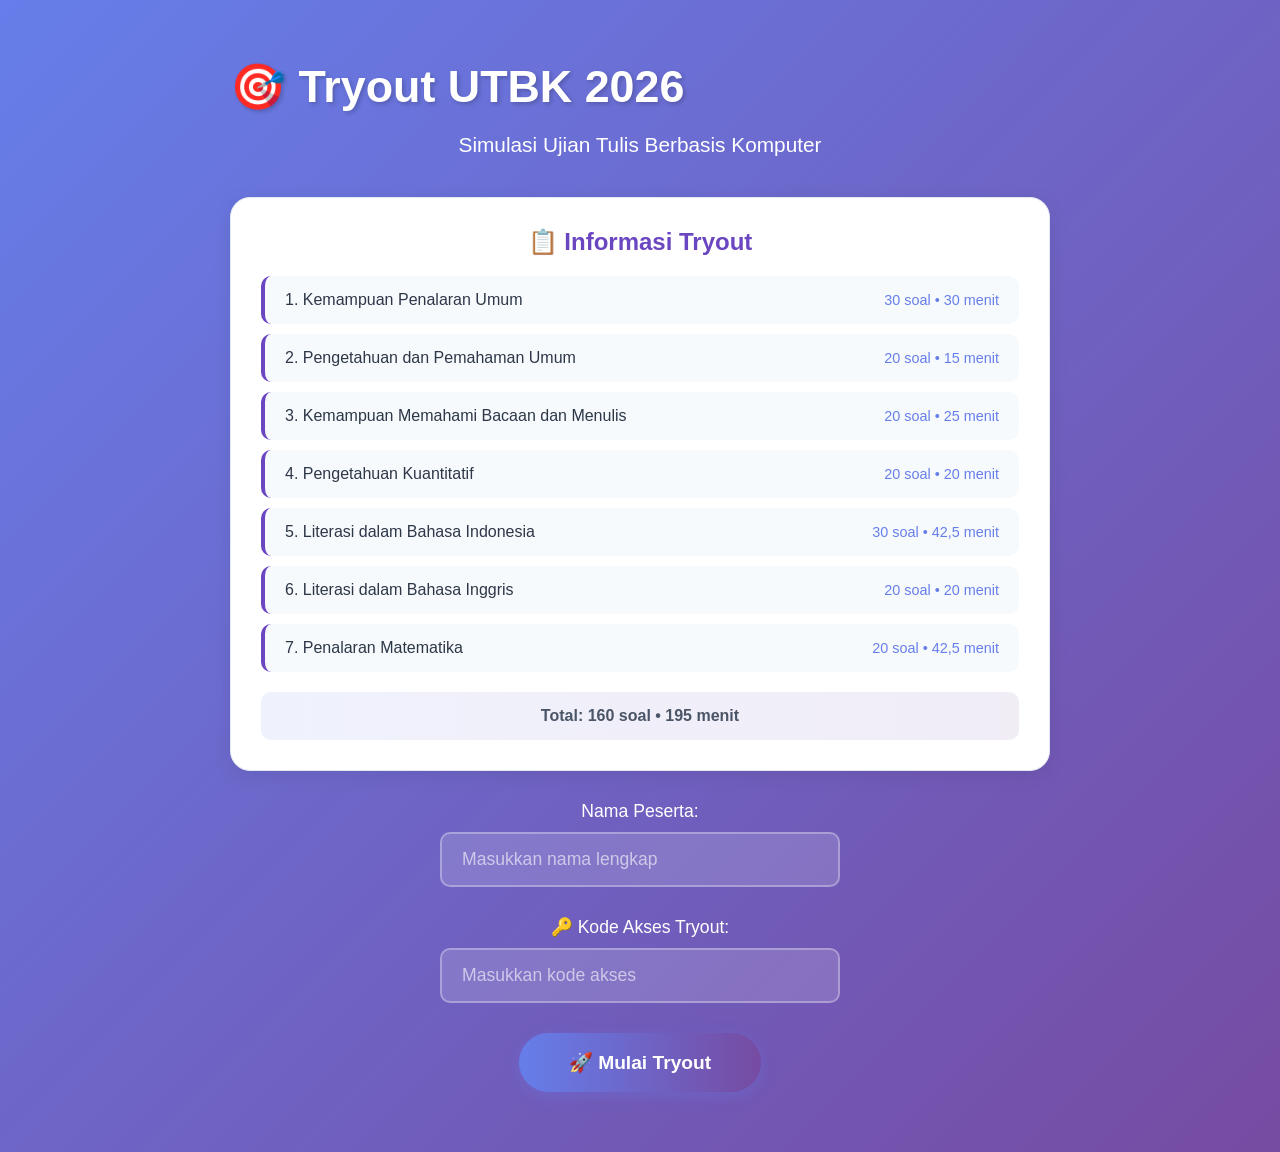
==== commit cc886e3c: "Update index.html" ====
--- a/index.html
+++ b/index.html
@@ -174,14 +174,8 @@
 
                 <!-- Tombol Export Data -->
                 <div style="display: flex; justify-content: center; gap: 15px; margin-top: 30px; flex-wrap: wrap;">
-                    <button class="btn-start" onclick="exportAllData()" style="background: #28a745; padding: 12px 25px;">
-                        📥 Export JSON
-                    </button>
-                    <button class="btn-start" onclick="exportToCSV()" style="background: #17a2b8; padding: 12px 25px;">
-                        📊 Export CSV
-                    </button>
                     <button class="btn-start" onclick="sendToGoogleSheet()" style="background: #7b2cbf; padding: 12px 25px;">
-                        📤 Kirim ke Google Sheets
+                        📤 Kirim Hasil
                     </button>
                 </div>
 
--- a/style.css
+++ b/style.css
@@ -38,16 +38,52 @@
 .hero h1 {
     font-size: 2.8em;
     margin-bottom: 10px;
-    background: linear-gradient(90deg, #667eea, #764ba2);
-    -webkit-background-clip: text;
-    -webkit-text-fill-color: transparent;
-    background-clip: text;
+    color: white;
+    text-shadow: 2px 2px 4px rgba(0, 0, 0, 0.2);
 }
 
 .subtitle {
     font-size: 1.3em;
-    color: #4a5568;
+    color: white;
     margin-bottom: 40px;
+}
+
+/* Input Section - VERSION BARU (PUTIH) */
+.input-section {
+    margin: 30px 0;
+    text-align: center;
+}
+
+.input-section label {
+    display: block;
+    margin-bottom: 10px;
+    font-size: 1.1em;
+    color: white;
+}
+
+.input-section input {
+    width: 100%;
+    max-width: 400px;
+    margin: 0 auto;
+    padding: 15px 20px;
+    font-size: 1.1em;
+    border: 2px solid rgba(255, 255, 255, 0.3);
+    border-radius: 10px;
+    background: rgba(255, 255, 255, 0.15);
+    color: white;
+    outline: none;
+    display: block;
+    transition: all 0.3s ease;
+}
+
+.input-section input:focus {
+    border-color: #fbbf24;
+    background: rgba(255, 255, 255, 0.25);
+    box-shadow: 0 0 0 3px rgba(251, 191, 36, 0.2);
+}
+
+.input-section input::placeholder {
+    color: rgba(255, 255, 255, 0.6);
 }
 
 /* Kartu Informasi */
@@ -106,43 +142,6 @@
     color: #4a5568;
 }
 
-/* Input Section */
-.input-section {
-    margin: 30px 0;
-    text-align: center;
-}
-
-.input-section label {
-    display: block;
-    margin-bottom: 10px;
-    font-size: 1.1em;
-    color: #2d3748;
-}
-
-.input-section input {
-    width: 100%;
-    max-width: 400px;
-    margin: 0 auto;
-    padding: 15px 20px;
-    font-size: 1.1em;
-    border: 2px solid #e2e8f0;
-    border-radius: 10px;
-    background: white;
-    color: #2d3748;
-    outline: none;
-    display: block;
-    transition: all 0.3s ease;
-}
-
-.input-section input:focus {
-    border-color: #667eea;
-    box-shadow: 0 0 0 3px rgba(102, 126, 234, 0.2);
-}
-
-.input-section input::placeholder {
-    color: #a0aec0;
-}
-
 /* Tombol */
 .btn-start {
     padding: 18px 50px;
@@ -520,7 +519,7 @@
     font-size: 1em;
     font-weight: 600;
     color: white;
-    background: linear-gradient(90deg, #48bb78, #38a169);
+    background: linear-gradient(90deg, #667eea, #764ba2);
     border: none;
     border-radius: 10px;
     cursor: pointer;
@@ -529,7 +528,7 @@
 
 .btn-finish:hover {
     transform: translateY(-2px);
-    box-shadow: 0 4px 12px rgba(72, 187, 120, 0.3);
+    box-shadow: 0 4px 12px rgba(102, 126, 234, 0.3);
 }
 
 /* Halaman Transisi */
@@ -548,7 +547,7 @@
     align-items: center;
     justify-content: center;
     margin: 0 auto 30px;
-    background: linear-gradient(135deg, #48bb78, #38a169);
+    background: linear-gradient(135deg, #667eea, #764ba2);
     border-radius: 50%;
     font-size: 3em;
     color: white;
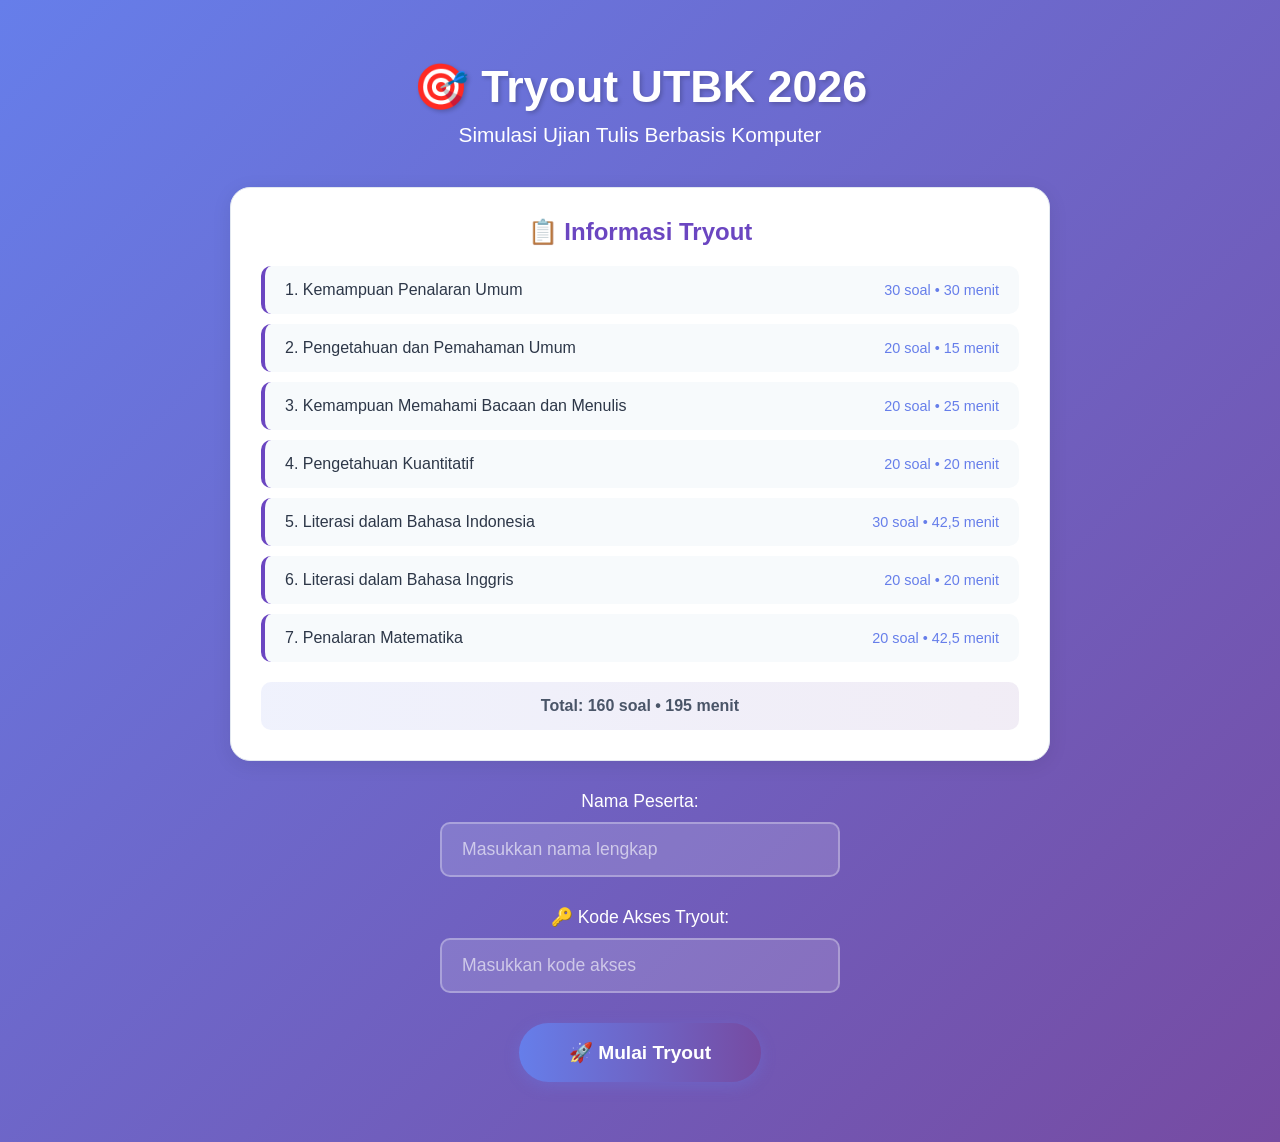
==== commit cb7c6821: "Add files via upload" ====
--- a/index.html
+++ b/index.html
@@ -11,9 +11,7 @@
     <div id="home-page" class="page active">
         <div class="container">
             <div class="hero">
-    <div style="display: flex; justify-content: space-between; align-items: center; flex-wrap: wrap; margin-bottom: 10px;">
-        <h1>🎯 Tryout UTBK 2026</h1>
-    </div>
+                <h1 style="text-align: center; margin-bottom: 10px;">🎯 Tryout UTBK 2026</h1>
                 <p class="subtitle">Simulasi Ujian Tulis Berbasis Komputer</p>
                 
                 <div class="info-card">
@@ -174,9 +172,9 @@
 
                 <!-- Tombol Export Data -->
                 <div style="display: flex; justify-content: center; gap: 15px; margin-top: 30px; flex-wrap: wrap;">
-                    <button class="btn-start" onclick="sendToGoogleSheet()" style="background: #7b2cbf; padding: 12px 25px;">
+                    <!-- <button class="btn-start" onclick="sendToGoogleSheet()" style="background: #7b2cbf; padding: 12px 25px;">
                         📤 Kirim Hasil
-                    </button>
+                    </button> -->
                 </div>
 
             </div>
@@ -223,4 +221,4 @@
 <!-- Main Script -->
 <script src="script.js"></script>
 </body>
-</html>
+</html>
--- a/style.css
+++ b/style.css
@@ -558,38 +558,152 @@
     margin-bottom: 20px;
 }
 
-/* Halaman Hasil */
+/* ==================== HALAMAN HASIL ==================== */
+
 .result-content {
     text-align: center;
-    padding: 40px 20px;
-}
-
+    padding: 20px;
+    max-width: 700px;
+    margin: 0 auto;
+}
+
+/* Judul dan nama rata tengah */
+.result-content h1 {
+    color: white;
+    font-size: 1.8em;
+    margin-bottom: 5px;
+    text-align: center;
+}
+
+.result-name {
+    color: white;
+    font-size: 1em;
+    margin-bottom: 30px;
+    text-align: center;
+    opacity: 0.9;
+}
+
+/* Box skor akhir - tanpa kotak, rata tengah */
+.result-total {
+    background: transparent;
+    padding: 0;
+    margin-bottom: 30px;
+    text-align: center;
+    border: none;
+}
+
+.result-total h3 {
+    color: black;
+    font-size: 1em;
+    font-weight: bold;
+    margin-bottom: 5px;
+    letter-spacing: 1px;
+    opacity: 0.8;
+}
+
+.result-total p:first-of-type {
+    font-size: 3em;
+    font-weight: bold;
+    color: black;
+    margin: 5px 0;
+}
+
+.result-total p:last-of-type {
+    color: black;
+    opacity: 0.6;
+    font-size: 0.9em;
+}
+
+/* Sembunyikan elemen yang tidak perlu di box skor akhir */
+.result-total div {
+    display: none !important;
+}
+
+/* SATU KOTAK PUTIH UNTUK SEMUA SUBTEST */
 .result-grid {
-    display: grid;
+    background: white;
+    border-radius: 16px;
+    padding: 20px;
+    box-shadow: 0 4px 12px rgba(0, 0, 0, 0.1);
+    display: flex;
+    flex-direction: column;
+    gap: 0;
+}
+
+/* Setiap subtest - tanpa border, tanpa padding berlebihan */
+.result-item {
+    background: transparent !important;
+    border-radius: 0 !important;
+    padding: 12px 0 !important;
+    margin: 0 !important;
+    box-shadow: none !important;
+    display: flex !important;
+    flex-direction: column !important;
+    gap: 4px !important;
+    border-bottom: 1px solid #e2e8f0 !important;
+}
+
+/* Subtest terakhir tanpa border bawah */
+.result-item:last-child {
+    border-bottom: none !important;
+}
+
+/* Nama subtest */
+.result-item-name {
+    color: #1a202c !important;
+    font-weight: 600;
+    font-size: 0.95em;
+    margin-bottom: 2px;
+}
+
+/* Skor subtest */
+.result-item-score {
+    color: #4a5568 !important;
+    font-size: 0.8em;
+    margin-bottom: 6px;
+}
+
+.result-item-score span:first-child {
+    font-weight: 700;
+    color: #2d3748;
+}
+
+/* Detail benar/salah/kosong - dalam 1 baris, warna hitam */
+.result-item > div:last-child {
+    display: flex !important;
+    flex-wrap: wrap;
     gap: 15px;
-    margin-top: 20px;
-}
-
-.result-item {
-    display: flex;
-    justify-content: space-between;
-    align-items: center;
-    padding: 20px;
-    background: white;
-    border-radius: 12px;
-    border-left: 4px solid #667eea;
-    box-shadow: 0 2px 8px rgba(0, 0, 0, 0.05);
-}
-
-.result-item-score .answered {
-    font-size: 1.3em;
-    font-weight: 600;
-    color: #48bb78;
-}
-
-.result-total {
-    background: linear-gradient(135deg, #667eea, #764ba2);
-    color: white;
+    font-size: 0.75em;
+    color: #4a5568 !important;
+}
+
+.result-item > div:last-child div {
+    display: flex;
+    align-items: center;
+    gap: 5px;
+    color: #4a5568 !important;
+}
+
+.result-item > div:last-child span {
+    color: #4a5568 !important;
+}
+
+/* Sembunyikan Total Poin */
+.result-item > div:last-child div:last-child {
+    display: none !important;
+}
+
+/* Warna titik indikator */
+.result-item > div:last-child span[style*="background: #28a745"] {
+    background: #28a745 !important;
+}
+
+.result-item > div:last-child span[style*="background: #dc3545"] {
+    background: #dc3545 !important;
+}
+
+.result-item > div:last-child span[style*="background: #6c757d"] {
+    background: #6c757d !important;
 }
 
 /* Modal */
@@ -694,50 +808,111 @@
     50% { opacity: 0.5; }
 }
 
-/* Responsive */
+/* ==================== RESPONSIVE ==================== */
+
+/* Saat layar lebih kecil dari 900px (laptop dikecilkan, tablet, HP) */
 @media (max-width: 900px) {
+    
+    /* Ubah tata letak jadi kolom */
     .tryout-main {
         flex-direction: column;
     }
     
+    /* SEMBUNYIKAN SIDEBAR NOMOR SOAL */
     .question-nav-sidebar {
-        width: 100%;
-        border-left: none;
-        border-top: 2px solid #e2e8f0;
-    }
-    
-    .question-grid {
-        grid-template-columns: repeat(10, 1fr);
-    }
-}
-
-@media (max-width: 600px) {
+        display: none !important;
+    }
+    
+    /* Area soal jadi full lebar */
+    .question-section {
+        width: 100% !important;
+        padding: 15px !important;
+        order: 1;
+    }
+    
+    /* Header tryout */
+    .tryout-header {
+        flex-direction: column;
+        gap: 10px;
+        text-align: center;
+        padding: 12px;
+    }
+    
+    /* Judul */
     .hero h1 {
         font-size: 2em;
     }
     
+    .subtitle {
+        font-size: 1.1em;
+    }
+    
+    /* Informasi subtest */
     .subtest-item {
         flex-direction: column;
         align-items: flex-start;
-        gap: 8px;
-    }
-    
-    .tryout-header {
-        flex-direction: column;
-        gap: 15px;
-        text-align: center;
-    }
-    
-    .question-grid {
-        grid-template-columns: repeat(6, 1fr);
-    }
-    
+        gap: 5px;
+    }
+    
+    /* Opsi jawaban */
+    .option {
+        padding: 10px 12px;
+    }
+    
+    .option-letter {
+        width: 28px;
+        height: 28px;
+        font-size: 12px;
+    }
+    
+    /* Tombol navigasi */
     .navigation-buttons {
-        flex-direction: column;
-    }
-    
+        flex-direction: row;
+        justify-content: space-between;
+        gap: 10px;
+    }
+    
+    .btn-nav {
+        padding: 8px 15px;
+        font-size: 12px;
+    }
+    
+    /* Timer */
+    .timer {
+        padding: 6px 12px;
+        font-size: 1.1em;
+    }
+    
+    /* Konten soal */
+    .question-content {
+        padding: 12px;
+        font-size: 14px;
+    }
+    
+    /* Checkbox item */
     .checkbox-item {
         flex-direction: column;
         align-items: flex-start;
     }
 }
+
+/* Layar sangat kecil (HP) - penyesuaian tambahan */
+@media (max-width: 480px) {
+    .hero h1 {
+        font-size: 1.5em;
+    }
+    
+    .question-section {
+        padding: 10px !important;
+    }
+    
+    .btn-nav {
+        padding: 6px 12px;
+        font-size: 11px;
+    }
+    
+    .timer {
+        font-size: 1em;
+        padding: 4px 10px;
+    }
+}
